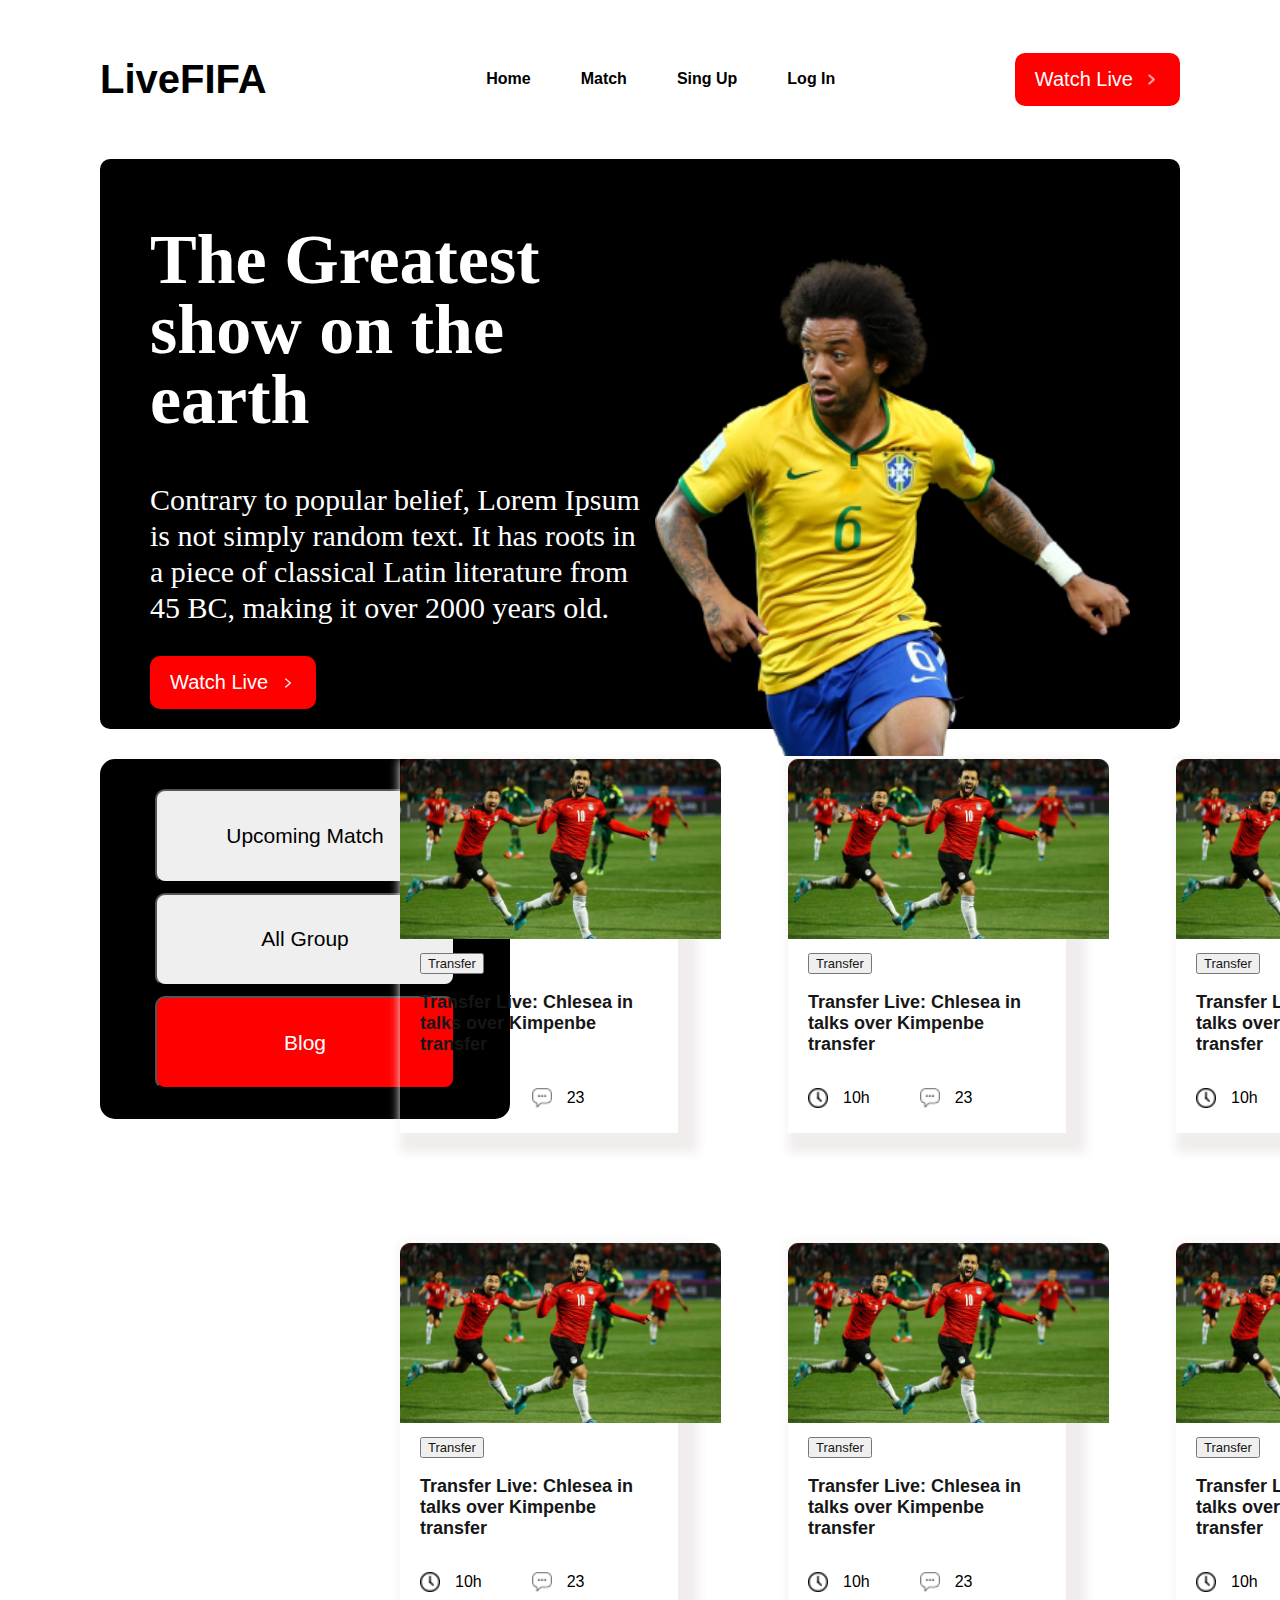
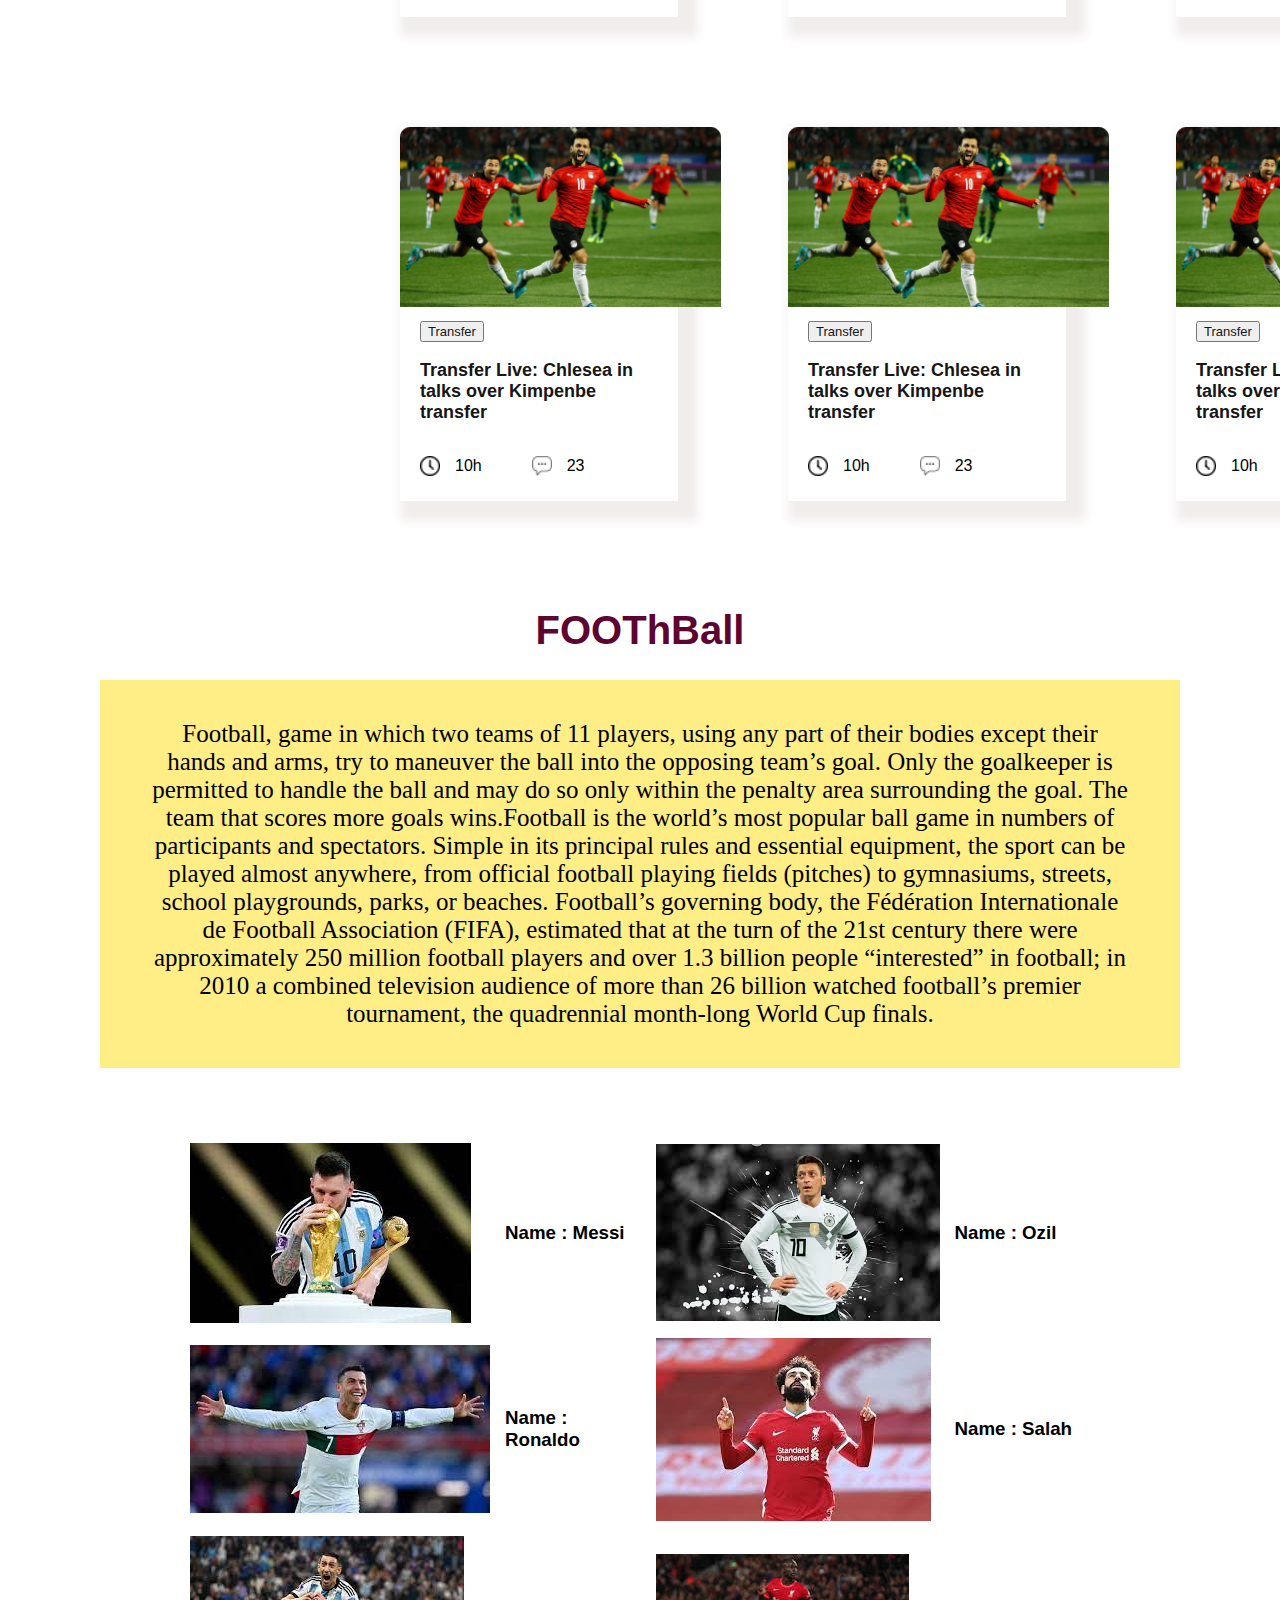
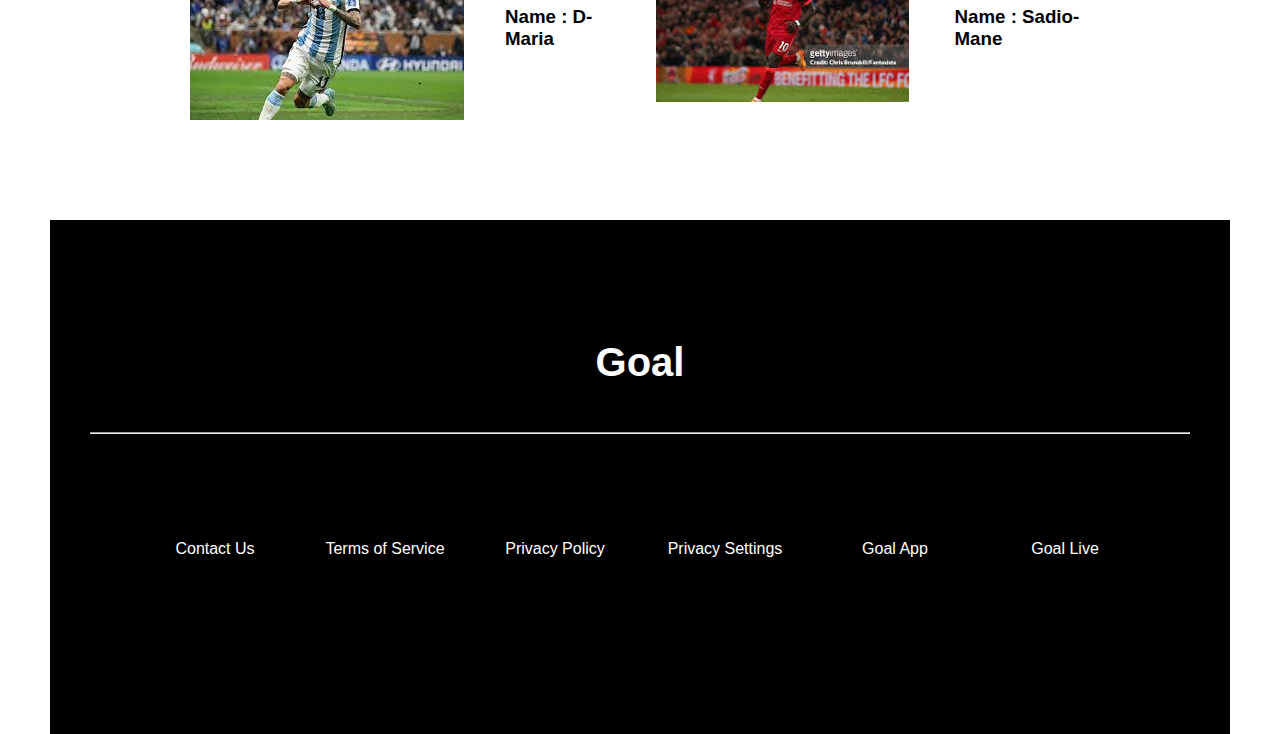
==== index.html @ b7b0bf31 "first commit" ====
<!DOCTYPE html>
<html lang="en">
<head>
    <meta charset="UTF-8">
    <meta name="viewport" content="width=device-width, initial-scale=1.0">
    <title>LiVeFiFA</title>
    <link rel="shortcut icon" href="./football.png">
    <link rel="stylesheet" href="style.css">
</head>
<body>
       <!-- navbar section start  -->
    <section id="navbarSection">
        <div id="logodiv">
         <h1>LiveFIFA</h1>
        </div>
        <div id="manudiv">
        <ul> 
            <li>Home</li>
            <li>Match</li>
            <li>Sing Up</li>
            <li>Log In</li>
            </ul>
        </div>
        <div id="WatchLiveBtn">
            <button>Watch Live
                 <img src="./next.png">
            </button>
              </div>
            </div>

            </section>
       <!-- navbar section end  -->
        

       <!-- banner section start  -->
           <section id="bannerSection">
             <div id="textDIV">
              <h1>The Greatest<br> show on the<br> earth</h1>
               <p>Contrary to popular belief, Lorem Ipsum is not simply
                random text. It has roots in a piece of classical Latin literature from 45 BC, making it over 2000 years old.</p>
                  

                <button>Watch Live
                  <img src="./next.png">
             </button>
           </div>

                  <div id="bannerimageDiv">
                    <img src="images/bi.png">
                  </div>
         </section>
        
      <!-- banner section end  -->

      <!-- Group section start  -->
       <section id="GcardSection">
         <div id="BTN">
          <button>Upcoming Match</button>
            <button>All Group</button>
             <button id="blogbutton">Blog</button>
               </div>

               <div id="MatchcardmainDiv">
                <div class="GMatchcard">
                  <div class="imge1">
                  <img src="images/BI2.png">
               </div>
         <div class="cardTextdiv">
            <button>Transfer</button>
              <p>Transfer Live: Chlesea in talks over Kimpenbe transfer</p>
                  <div class="hourMaindiv">
                   <div class="clockimg">
                   <img src="clock.png">
                     <p>10h</p>
                     </div>
                       <div class="mesimg">
                         <img src="chat.png">
                           <p>23</p>
                       </div>
                    </div>
                  </div>
                </div>


                <div class="GMatchcard">
                  <div class="imge1">
                  <img src="images/BI2.png">
               </div>
         <div class="cardTextdiv">
            <button>Transfer</button>
              <p>Transfer Live: Chlesea in talks over Kimpenbe transfer</p>
                  <div class="hourMaindiv">
                   <div class="clockimg">
                   <img src="clock.png">
                     <p>10h</p>
                     </div>
                       <div class="mesimg">
                         <img src="chat.png">
                           <p>23</p>
                       </div>
                    </div>
                  </div>
                </div>


                <div class="GMatchcard">
                  <div class="imge1">
                  <img src="images/BI2.png">
               </div>
         <div class="cardTextdiv">
            <button>Transfer</button>
              <p>Transfer Live: Chlesea in talks over Kimpenbe transfer</p>
                  <div class="hourMaindiv">
                   <div class="clockimg">
                   <img src="clock.png">
                     <p>10h</p>
                     </div>
                       <div class="mesimg">
                         <img src="chat.png">
                           <p>23</p>
                       </div>
                    </div>
                  </div>
                </div>


                <div class="GMatchcard">
                  <div class="imge1">
                  <img src="images/BI2.png">
               </div>
         <div class="cardTextdiv">
            <button>Transfer</button>
              <p>Transfer Live: Chlesea in talks over Kimpenbe transfer</p>
                  <div class="hourMaindiv">
                   <div class="clockimg">
                   <img src="clock.png">
                     <p>10h</p>
                     </div>
                       <div class="mesimg">
                         <img src="chat.png">
                           <p>23</p>
                          
                       </div>
                    </div>
                  </div>
                </div>



                <div class="GMatchcard">
                  <div class="imge1">
                  <img src="images/BI2.png">
               </div>
         <div class="cardTextdiv">
            <button>Transfer</button>
              <p>Transfer Live: Chlesea in talks over Kimpenbe transfer</p>
                  <div class="hourMaindiv">
                   <div class="clockimg">
                   <img src="clock.png">
                     <p>10h</p>
                     </div>
                       <div class="mesimg">
                         <img src="chat.png">
                           <p>23</p>
                       </div>
                    </div>
                  </div>
                </div>


                <div class="GMatchcard">
                  <div class="imge1">
                  <img src="images/BI2.png">
               </div>
         <div class="cardTextdiv">
            <button>Transfer</button>
              <p>Transfer Live: Chlesea in talks over Kimpenbe transfer</p>
                  <div class="hourMaindiv">
                   <div class="clockimg">
                   <img src="clock.png">
                     <p>10h</p>
                     </div>
                       <div class="mesimg">
                         <img src="chat.png">
                           <p>23</p>
                       </div>
                    </div>
                  </div>
                </div>


                <div class="GMatchcard">
                  <div class="imge1">
                  <img src="images/BI2.png">
               </div>
         <div class="cardTextdiv">
            <button>Transfer</button>
              <p>Transfer Live: Chlesea in talks over Kimpenbe transfer</p>
                  <div class="hourMaindiv">
                   <div class="clockimg">
                   <img src="clock.png">
                     <p>10h</p>
                     </div>
                       <div class="mesimg">
                         <img src="chat.png">
                           <p>23</p>
                       </div>
                    </div>
                  </div>
                </div>



                <div class="GMatchcard">
                  <div class="imge1">
                  <img src="images/BI2.png">
               </div>
         <div class="cardTextdiv">
            <button>Transfer</button>
              <p>Transfer Live: Chlesea in talks over Kimpenbe transfer</p>
                  <div class="hourMaindiv">
                   <div class="clockimg">
                   <img src="clock.png">
                     <p>10h</p>
                     </div>
                       <div class="mesimg">
                         <img src="chat.png">
                           <p>23</p>
                       </div>
                    </div>
                  </div>
                </div>


                <div class="GMatchcard">
                  <div class="imge1">
                  <img src="images/BI2.png">
               </div>
         <div class="cardTextdiv">
            <button>Transfer</button>
              <p>Transfer Live: Chlesea in talks over Kimpenbe transfer</p>
                  <div class="hourMaindiv">
                   <div class="clockimg">
                   <img src="clock.png">
                     <p>10h</p>
                     </div>
                       <div class="mesimg">
                         <img src="chat.png">
                           <p>23</p>
                       </div>
                    </div>
                  </div>
                </div>


       </section>

      <!-- Group section end  -->

      <!-- About section start -->
          <section id="aboutSection">
          <h1>FOOThBall</h1>
           
  <p>Football, game in which two teams of 11 players, using any part of their bodies except their hands and arms, try to maneuver the ball into the opposing team’s goal. Only the goalkeeper is permitted to handle the ball and may do so only within the penalty area surrounding the goal. The team that scores more goals wins.Football is the world’s most popular ball game in numbers of participants and spectators. Simple in its principal rules and essential equipment, the sport can be played almost anywhere, from official football playing fields (pitches) to gymnasiums, streets, school playgrounds, parks, or beaches. Football’s governing body, the Fédération Internationale de Football Association (FIFA), estimated that at the turn of the 21st century there were approximately 250 million football players and over 1.3 billion people “interested” in football; in 2010 a combined television audience of more than 26 billion watched football’s premier tournament, the quadrennial month-long World Cup finals.</p>
       <div id="Fimge">
        <img src="messi.jpg">
          <div id="textDIV">
          <h3>Name : Messi</h3>
          </div>
         


        <img src="ozil.jpg">
        <div id="textDIV">
          <h3>Name : Ozil</h3>
          </div>
         

        <img src="ronaldo.jpg">
        <div id="textDIV">
          <h3>Name : Ronaldo</h3>
          </div>
        

        <img src="salah.jpg">
        <div id="textDIV">
          <h3>Name : Salah</h3>
          </div>
        

        <img src="./download.jpg">
        <div id="textDIV">
          <h3>Name : D-Maria</h3>
          </div>


          <img src="./(2).jpg">
          <div id="textDIV">
            <h3>Name : Sadio-Mane</h3>
            </div>
         </div>

          </section>

       <!-- About section end -->



      <!-- footer section start  -->
         
           <section id="footerSection">
              <h1>Goal</h1>
               <hr>
               <ol id="footerManu">
                <li>Contact Us</li>
                <li>Terms of Service </li>
                <li>Privacy Policy</li>
                <li>Privacy Settings</li>
                <li>Goal App</li>
                <li>Goal Live</li>
              </ol>


           </section>


      <!-- footer section end  -->



</body>
</html>
---- style.css ----
body{
margin: 0;
padding: 0;
box-sizing: border-box;
font-family: 'Trebuchet MS', 'Lucida Sans Unicode', 'Lucida Grande', 'Lucida Sans', Arial, sans-serif;
padding: 0 50px 0 50px;
}
/* navbar section  */

#navbarSection{
    display: flex;
    justify-content: space-between;
    align-items: center;
    padding: 30px 50px;
   
}

#logodiv>h1{
 font-size: 40px;
 font-weight: 900;

}
li{
list-style: none;


}

ul{
    display: flex;
     justify-content: space-between;
   align-items: center;
    gap: 50px;
    font-weight: 900;
}
#manudiv{
display: flex;
align-items: center;
gap: 50px;
}

#WatchLiveBtn>button{
display: flex;
align-items: center;
background-color: red;
font-size: 20px;
color: white;
border: none;
gap: 10px;
padding: 15px 20px ;
border-radius: 10px;
}

#WatchLiveBtn>button:hover{
    background-color: black;
}
#WatchLiveBtn>button>img{
height: 17px;

}

/* banner section  */
#bannerSection{
background-repeat: no-repeat;
block-size: cover;
display: flex;
justify-content: space-between;
align-items: center;
padding: 20px 50px ;
margin: 0px 50px;
gap: 10px;
background-color: black;
border-radius: 10px;
}
#textDIV>h1{
  color: #FFF;

  font-family: Poppins;
  font-size: 70px;
  font-style: normal;
  font-weight: 700;
  line-height: 70px; 
}


#textDIV>p{
  color: #FFF;

  font-family: Poppins;
  font-size: 30px;
  font-style: normal;
  font-weight: 200;
  line-height: 36px;
    }

#textDIV>button{
display: flex;
align-items: center;
padding: 15px 20px;
background-color: red;
font-size: 20px;
color: white;
border: none;
border-radius: 10px;
gap: 12px;
}
#bannerimageDiv{
height: 55vh;
position: relative;
top: 50px;

}
#bannerimageDiv>img{
height: 500px;
position: relative;
top: 10px;
}



  /* Group section  */
  #GcardSection{
display: grid;
grid-template-columns: 25% 75%;
gap: 30px;
margin: 30px 50px;
  }

  

  #BTN{
display: flex;
flex-direction: column;
background-color: black;
width: 350px;
gap: 10px;
height: 300px;
padding: 30px 30px;
align-items: center;
border-radius: 15px;

font-weight: 500px;
  }

  #BTN>button{
height: 170px;
width: 300px;
border-radius: 10px;
font-size: 21px;
font-weight: 500px;
  }
  
  #BTN>button:hover{

    color: blue;
  }

  #MatchcardmainDiv{
display: grid;
grid-template-columns: repeat(3, 1fr);
justify-content: space-between;
align-items: center;
gap: 110px;
width: 60px;

  }


  #blogbutton{
background-color: red;
color: white;
  }
  .GMatchcard{
box-shadow: 10px 10px 10px 10px rgb(241, 237, 237);
width: 278px;
  }

  .cardTextdiv{
padding: 10px 20px;

  }

  .cardTextdiv>button{
    color: #161616;
font-size: 13px;
font-style: normal;
font-weight: 400;
line-height: normal;

      }
      .cardTextdiv>button:hover{
   background-color: pink;

      }
    .cardTextdiv>p{
        color: #161616;
        font-size: 18px;
        font-style: normal;
        font-weight: 600;
        line-height: normal;
    }
 .imge1>img{  
height: 20vh;
 }

 .clockimg{
display: flex;
align-items: center;
gap: 15px;
 }

 .clockimg>img{
width: 20px;

 }

 .mesimg{
    display: flex;
    align-items: center;
    gap: 15px;

 }

 .mesimg>img{
width: 20px;

 }
 .hourMaindiv{
    display: flex;
    align-items: center;
    gap: 50px;


 }
 
 /* About section  */

#aboutSection{
padding: 50px 50px;

}


#aboutSection>h1{
text-align: center;
font-size: 40px;
color: rgb(94, 4, 49);
}

#aboutSection>p{
  text-align: center;
  font-size: 25px;
  font-family: Poppins;
  padding: 40px 50px;
  background-color: rgba(255, 217, 0, 0.473);
 
}

#Fimge{
  display: grid;
  grid-template-columns: repeat(4,1fr);
  justify-content: space-between;
  align-items: center;
  padding: 50px 90px;
  gap: 15px;
}

#textDIV{

  align-items: center;
}










 /* footer section  */

 #footerSection{
background-color: black;
color: white;
text-align: center;
padding: 70px 40px;
 }

 #footerSection>h1{
  color: #FFF;
font-size: 40px;
 height: 25px; 
margin-top: 10px;
padding: 40px;
 }

 #footerManu{
display: grid;
grid-template-columns: repeat(6, 1fr);

padding: 90px 40px;

 }

 #footerSection>li{
font-size: 20px;
font-weight: 600;
width: 200px;
text-align: center;
 }
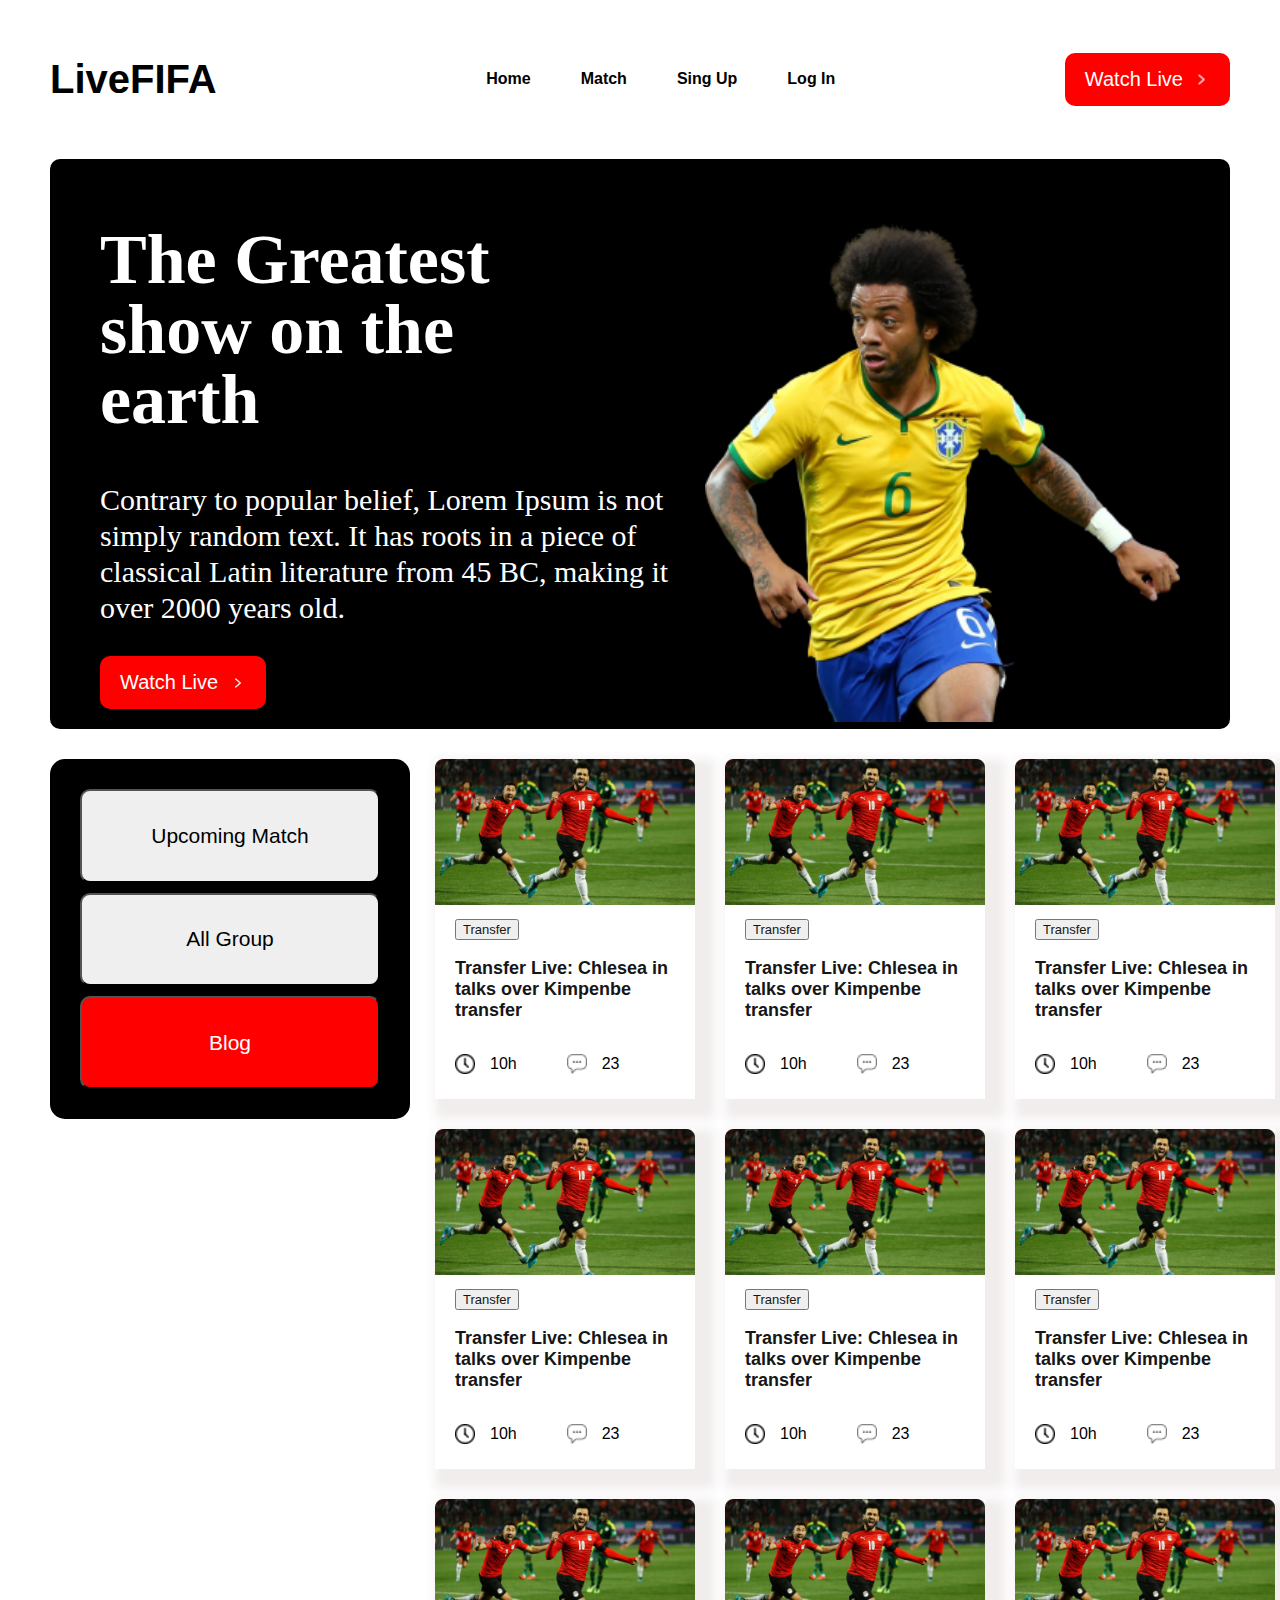
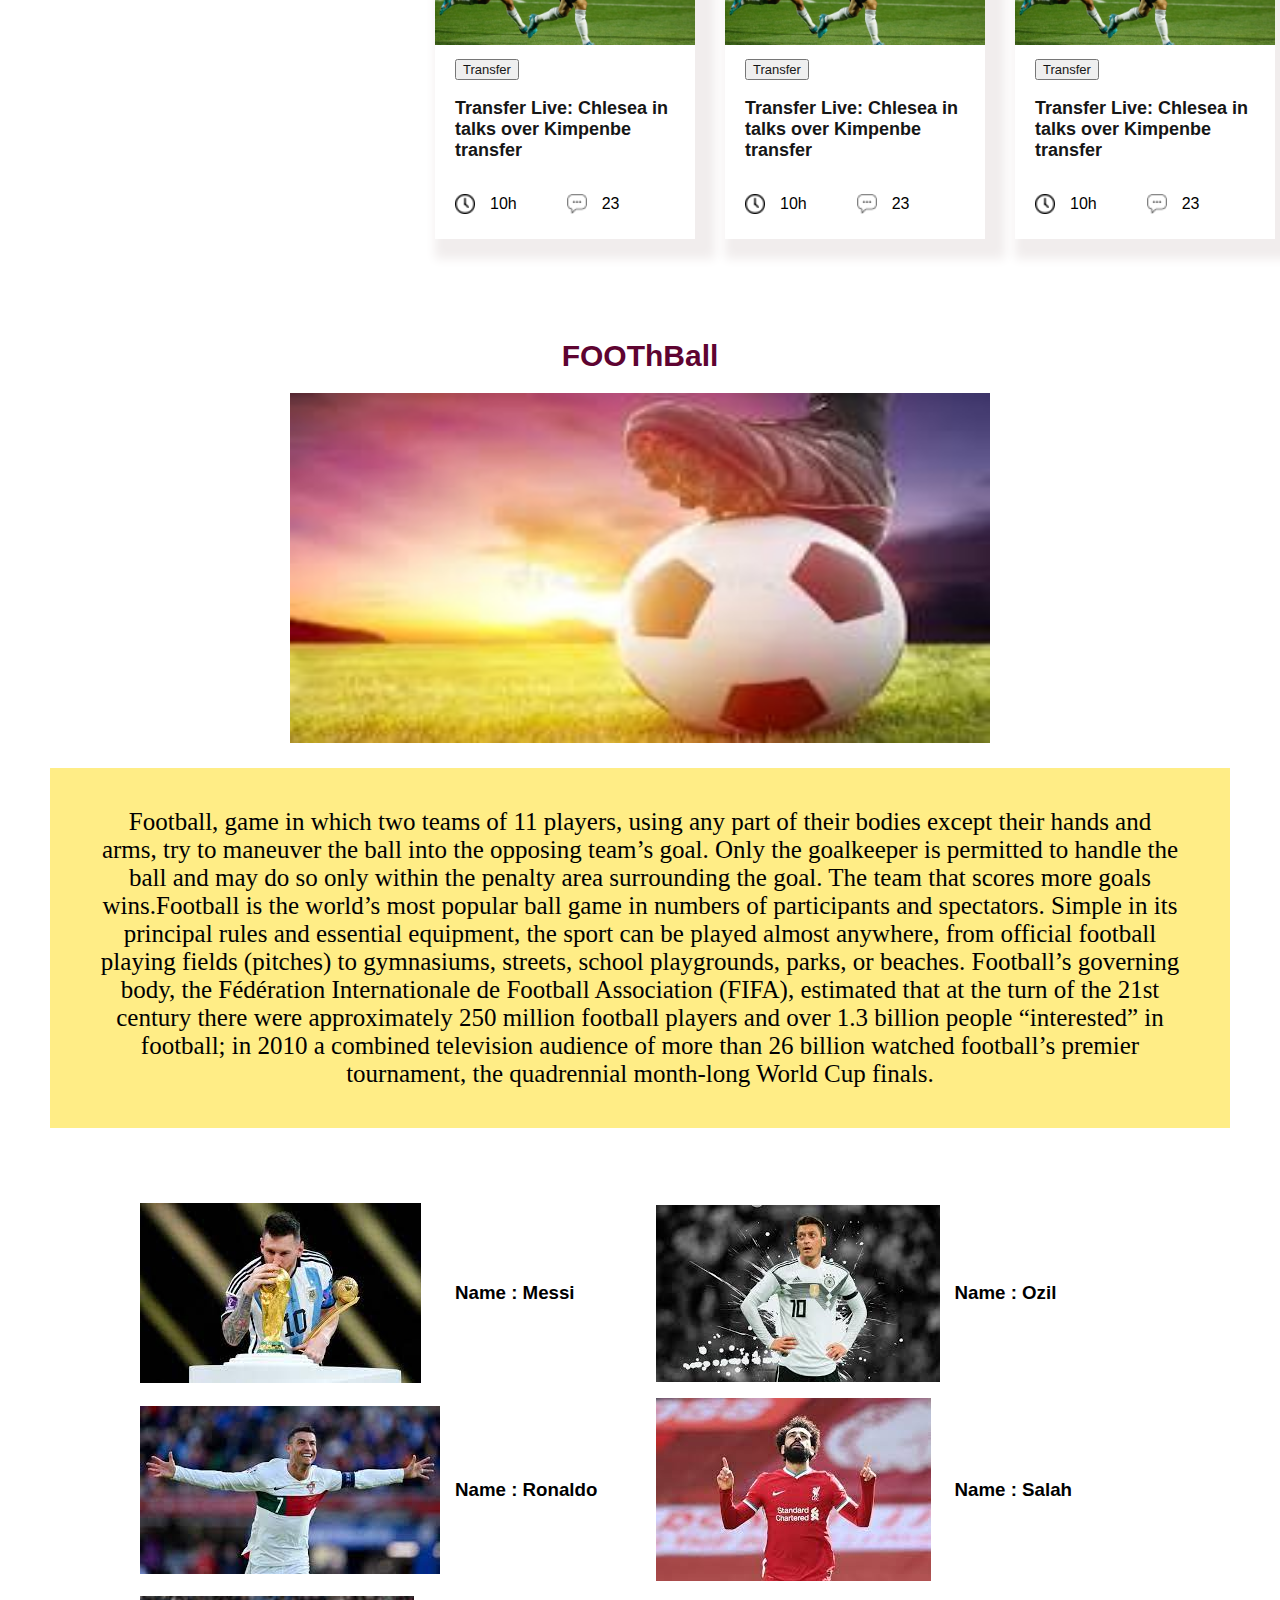
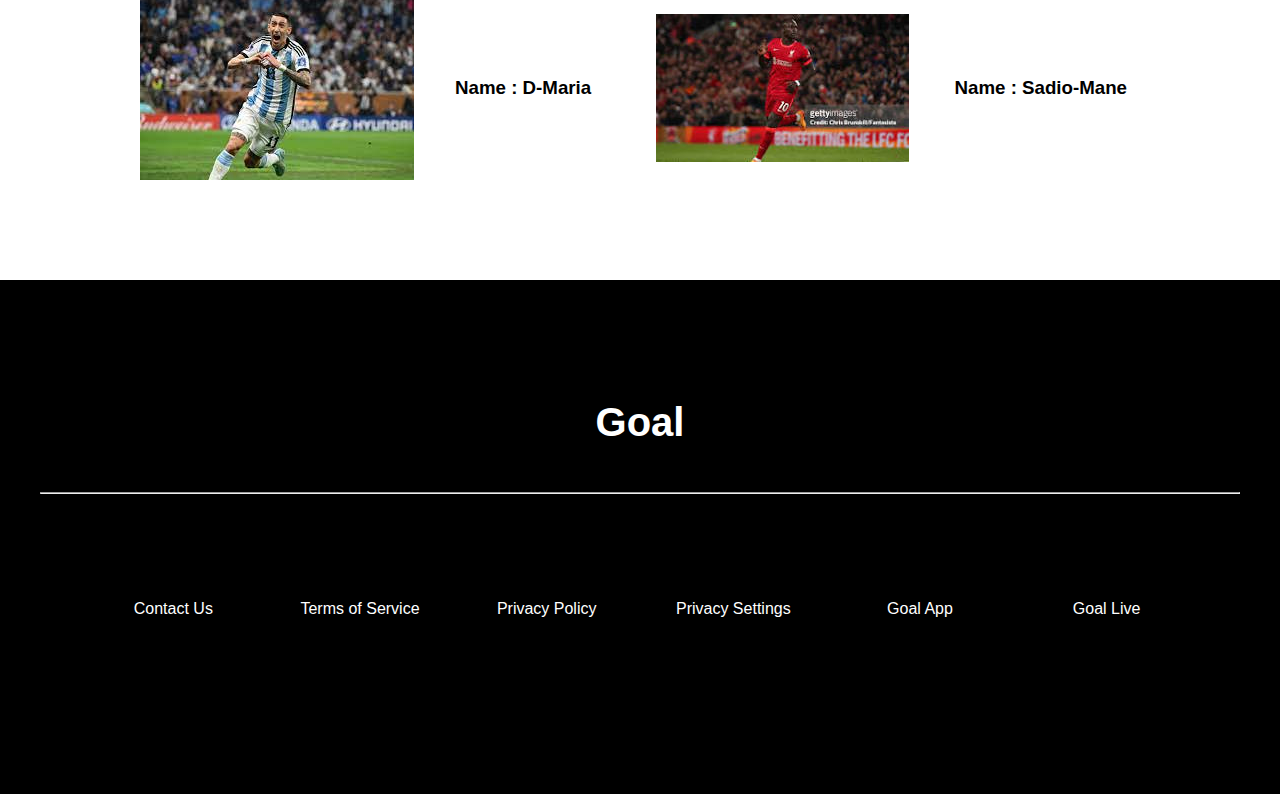
==== commit 9e7c3863: "first commit" ====
--- a/index.html
+++ b/index.html
@@ -260,6 +260,10 @@
       <!-- About section start -->
           <section id="aboutSection">
           <h1>FOOThBall</h1>
+           <div id="picIMG">
+            <img src="download (1).jpg">
+           </div>
+
            
   <p>Football, game in which two teams of 11 players, using any part of their bodies except their hands and arms, try to maneuver the ball into the opposing team’s goal. Only the goalkeeper is permitted to handle the ball and may do so only within the penalty area surrounding the goal. The team that scores more goals wins.Football is the world’s most popular ball game in numbers of participants and spectators. Simple in its principal rules and essential equipment, the sport can be played almost anywhere, from official football playing fields (pitches) to gymnasiums, streets, school playgrounds, parks, or beaches. Football’s governing body, the Fédération Internationale de Football Association (FIFA), estimated that at the turn of the 21st century there were approximately 250 million football players and over 1.3 billion people “interested” in football; in 2010 a combined television audience of more than 26 billion watched football’s premier tournament, the quadrennial month-long World Cup finals.</p>
        <div id="Fimge">
@@ -311,6 +315,8 @@
            <section id="footerSection">
               <h1>Goal</h1>
                <hr>
+             
+
                <ol id="footerManu">
                 <li>Contact Us</li>
                 <li>Terms of Service </li>
--- a/style.css
+++ b/style.css
@@ -3,7 +3,7 @@
 padding: 0;
 box-sizing: border-box;
 font-family: 'Trebuchet MS', 'Lucida Sans Unicode', 'Lucida Grande', 'Lucida Sans', Arial, sans-serif;
-padding: 0 50px 0 50px;
+
 }
 /* navbar section  */
 
@@ -104,17 +104,13 @@
 border-radius: 10px;
 gap: 12px;
 }
-#bannerimageDiv{
-height: 55vh;
-position: relative;
-top: 50px;
-
-}
 #bannerimageDiv>img{
 height: 500px;
 position: relative;
-top: 10px;
-}
+top: 30px;
+
+}
+
 
 
 
@@ -122,7 +118,7 @@
   #GcardSection{
 display: grid;
 grid-template-columns: 25% 75%;
-gap: 30px;
+gap: 90px;
 margin: 30px 50px;
   }
 
@@ -132,7 +128,7 @@
 display: flex;
 flex-direction: column;
 background-color: black;
-width: 350px;
+width: 300px;
 gap: 10px;
 height: 300px;
 padding: 30px 30px;
@@ -160,7 +156,7 @@
 grid-template-columns: repeat(3, 1fr);
 justify-content: space-between;
 align-items: center;
-gap: 110px;
+gap: 30px;
 width: 60px;
 
   }
@@ -172,7 +168,7 @@
   }
   .GMatchcard{
 box-shadow: 10px 10px 10px 10px rgb(241, 237, 237);
-width: 278px;
+width: 260px;
   }
 
   .cardTextdiv{
@@ -200,7 +196,7 @@
         line-height: normal;
     }
  .imge1>img{  
-height: 20vh;
+width: 100%;
  }
 
  .clockimg{
@@ -240,11 +236,23 @@
 
 }
 
-
 #aboutSection>h1{
 text-align: center;
-font-size: 40px;
+font-size: 30px;
 color: rgb(94, 4, 49);
+}
+
+
+#picIMG{
+display: flex;
+justify-content: center;
+
+}
+
+#picIMG>img{
+width: 700px;
+height: 350px;
+
 }
 
 #aboutSection>p{
@@ -273,12 +281,6 @@
 
 
 
-
-
-
-
-
-
  /* footer section  */
 
  #footerSection{
